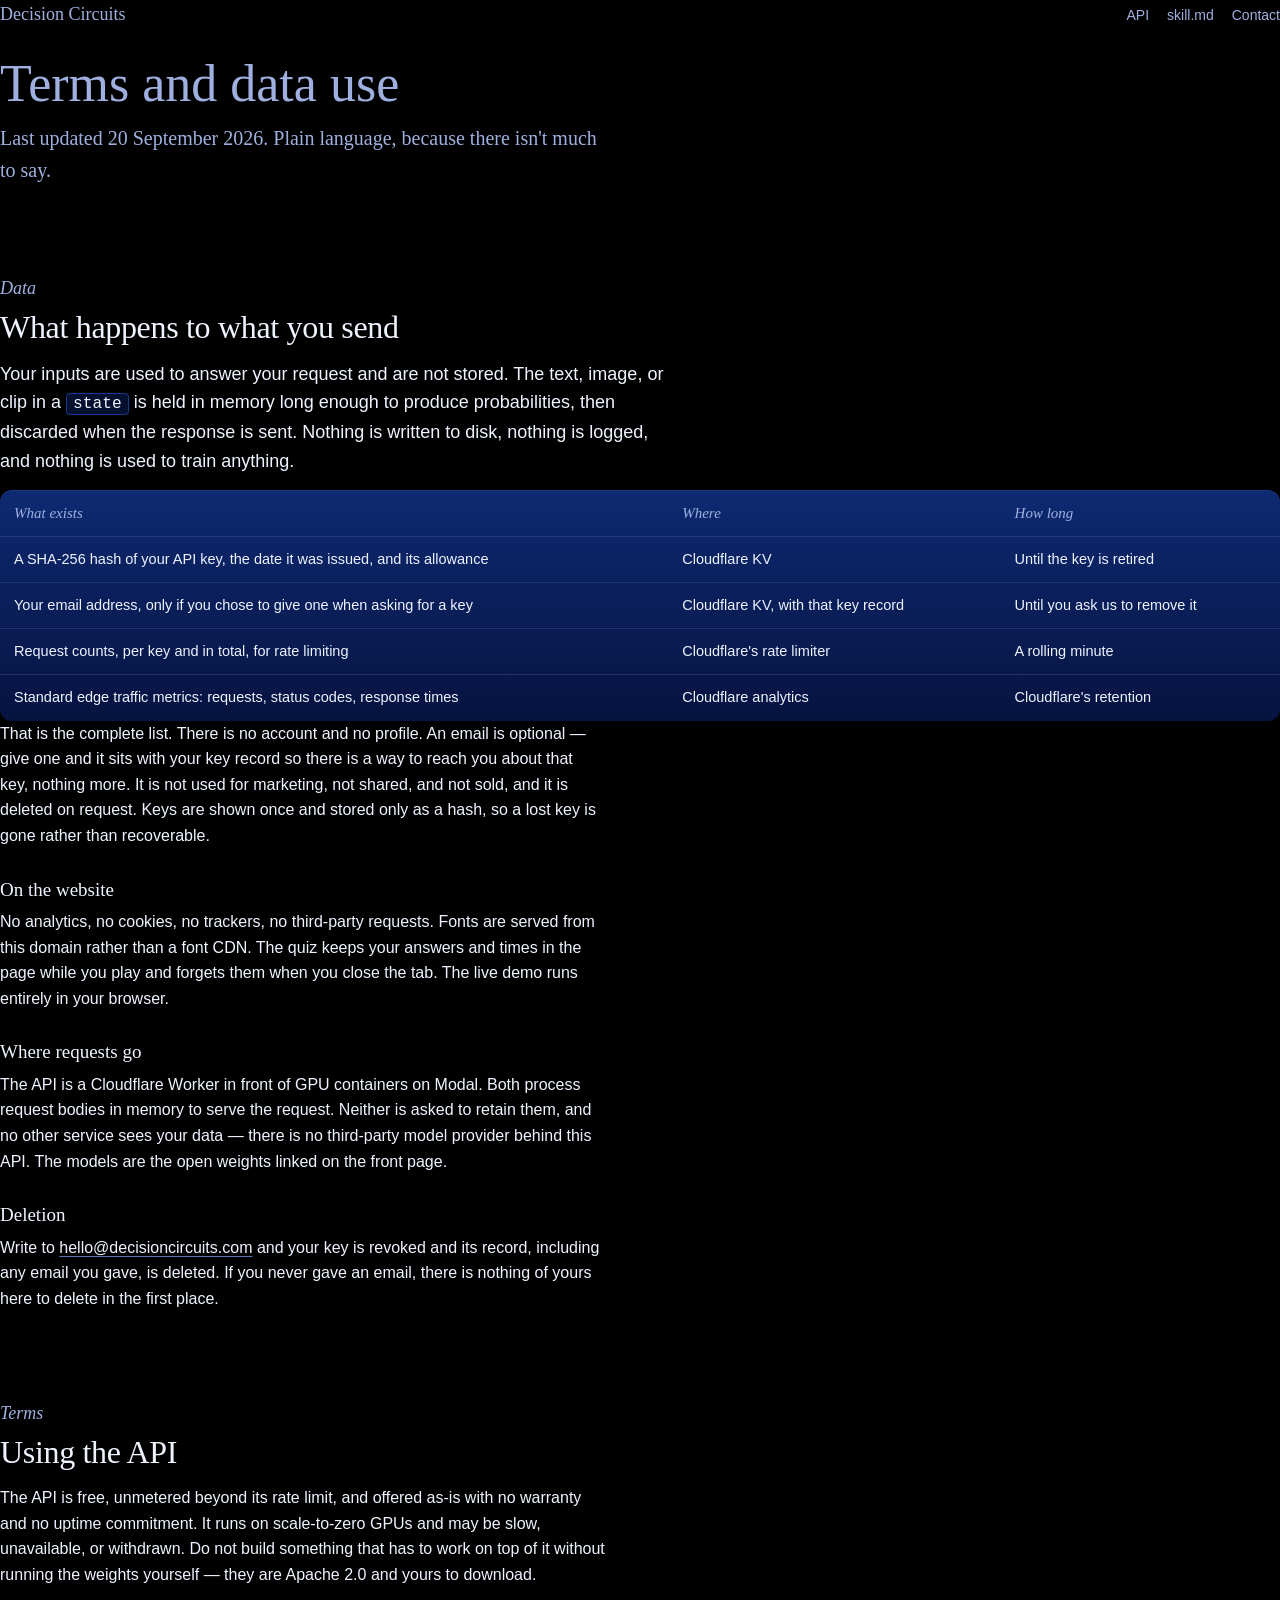
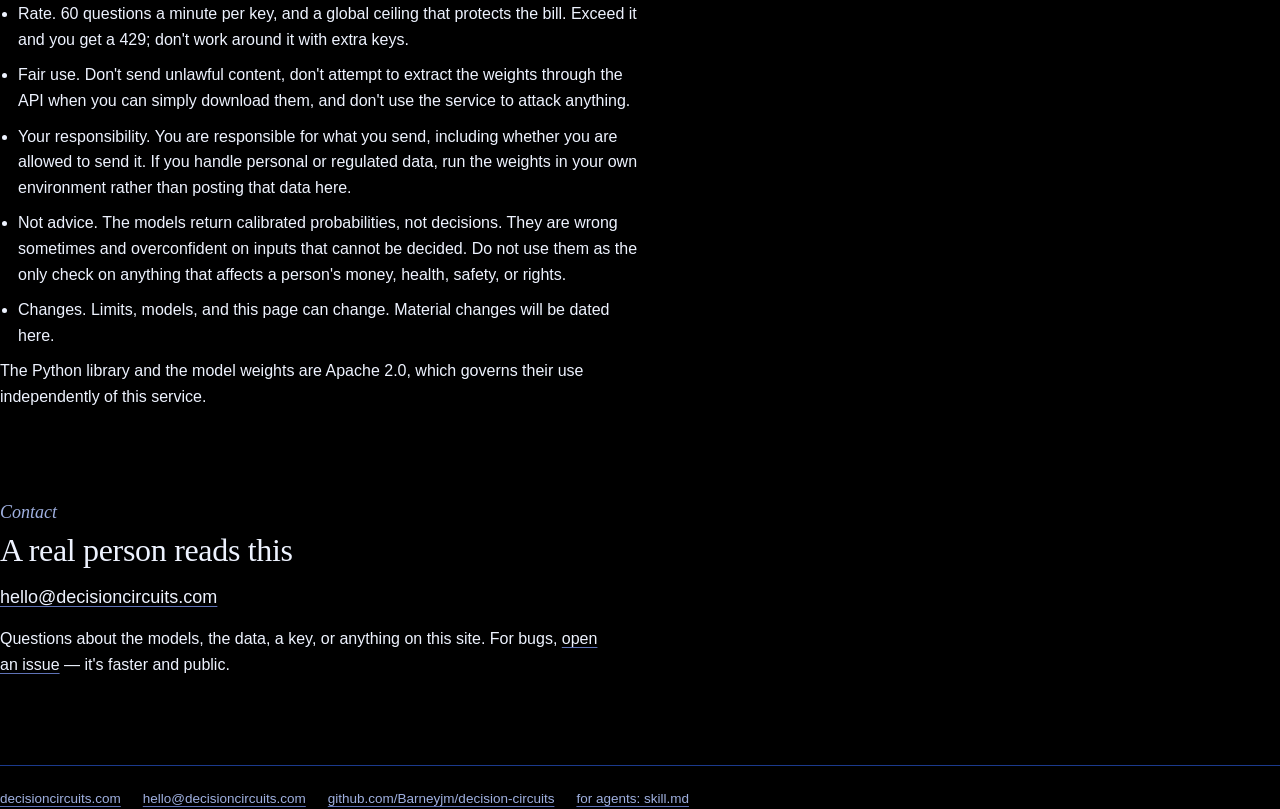
==== docs/terms.html @ a7c584a3 "Add terms and data use, and stop sending visitors to third parties A free API that takes receipts an" ====
<!doctype html>
<html lang="en">
<head>
<meta charset="utf-8">
<meta name="viewport" content="width=device-width, initial-scale=1">
<meta name="description" content="What Decision Circuits does with what you send: nothing is stored beyond a hashed key and traffic metrics. Terms for the free API, and how to get in touch.">
<link rel="icon" href="data:image/svg+xml,<svg xmlns=%22http://www.w3.org/2000/svg%22 viewBox=%220 0 100 100%22>
<meta name="theme-color" content="#000000">
<title>Terms and data use — Decision Circuits</title>
<link rel="stylesheet" href="/fonts.css">
<style>
  :root {
    color-scheme: dark;
    --black: #000000;
    --sphere: #0A0A0C;
    --window: #0B1F5E;
    --window-deep: #061340;
    --liquid: #10307F;
    --die: #2447C9;
    --die-edge: #4A6BE0;
    --ice: #EEF3FF;
    --mist: #9FB0E0;
    --haze: #5F73B8;
    --line: #1B3A8C;
    --code-bg: #05102E;
    --serif: "Fraunces", "Iowan Old Style", "Palatino Linotype", Georgia, serif;
    --sans: "Instrument Sans", -apple-system, "Segoe UI", Helvetica, Arial, sans-serif;
    --mono: "IBM Plex Mono", ui-monospace, SFMono-Regular, Menlo, monospace;
  }
  * { box-sizing: border-box; }
  html { background: var(--black); overflow-x: hidden; }
  body { margin: 0; overflow-x: hidden; background: var(--black); color: var(--ice); font-family: var(--sans); font-size: 16px; line-height: 1.6; -webkit-font-smoothing: antialiased; }
  a { color: var(--ice); text-decoration-color: var(--haze); text-underline-offset: 3px; }
  a:hover, a:focus-visible { text-decoration-color: var(--ice); }
  :focus-visible { outline: 2px solid var(--die-edge); outline-offset: 3px; }
  .wrap { max-width: 1080px; margin: 0 auto; padding-inline: 20px; padding-block: 24px 72px; }

  header.top { display: flex; flex-wrap: wrap; align-items: baseline; justify-content: space-between; gap: 10px 24px; font-size: 14px; color: var(--mist); }
  header.top .brand { font-family: var(--serif); font-size: 18px; color: var(--ice); }
  header.top .badges { display: inline-flex; gap: 6px; margin-left: 12px; vertical-align: middle; }
  header.top .badges img { display: block; height: 20px; border-radius: 4px; }
  header.top nav { display: flex; flex-wrap: wrap; gap: 4px 18px; }
  header.top a { color: var(--mist); text-decoration: none; }
  header.top a:hover, header.top a:focus-visible { color: var(--ice); }

  /* hero: the sphere and the claim */
  .hero { display: grid; grid-template-columns: minmax(240px, 380px) 1fr; gap: 24px 56px; align-items: center; margin-top: 56px; }
  @media (max-width: 820px) { .hero { grid-template-columns: 1fr; justify-items: start; margin-top: 36px; } .sphere-wrap { justify-items: start; max-width: none; } .sphere { width: min(260px, 70vw); max-width: none; } }
  .sphere { position: relative; width: 100%; max-width: 380px; aspect-ratio: 1; border-radius: 50%;
    background:
      radial-gradient(circle at 34% 26%, rgba(255,255,255,.22) 0, rgba(255,255,255,.06) 12%, rgba(255,255,255,0) 30%),
      radial-gradient(circle at 50% 50%, #1A1A1F 0, #0A0A0C 62%, #000 100%);
    box-shadow: inset -22px -30px 60px rgba(0,0,0,.9), inset 10px 14px 40px rgba(255,255,255,.05), 0 40px 80px -30px rgba(36,71,201,.35); }
  .sphere::after { content: ""; position: absolute; left: 20%; top: 9%; width: 34%; height: 18%; border-radius: 50%;
    background: radial-gradient(ellipse at center, rgba(255,255,255,.28), rgba(255,255,255,0) 70%); transform: rotate(-22deg); }
  .window { position: absolute; left: 25%; top: 25%; width: 50%; height: 50%; border-radius: 50%;
    background: radial-gradient(circle at 50% 42%, #1B3FA8 0, var(--window) 46%, var(--window-deep) 100%);
    box-shadow: inset 0 10px 30px rgba(0,0,0,.7), inset 0 -4px 14px rgba(74,107,224,.25), 0 0 0 6px rgba(0,0,0,.6);
    display: grid; place-items: center; overflow: hidden; }
  .die { width: 72%; aspect-ratio: 1 / .9; clip-path: polygon(50% 4%, 97% 96%, 3% 96%);
    background: linear-gradient(180deg, var(--die-edge), var(--die) 60%, #1A37A6); display: grid; place-items: center;
    padding: 0; text-align: center; animation: surface 2.2s cubic-bezier(.16,.6,.2,1) both; will-change: transform, filter, opacity; position: relative; }
  .window::after { content: ""; position: absolute; inset: 0; border-radius: 50%; pointer-events: none;
    background: radial-gradient(circle at 50% 60%, rgba(4,10,40,.85) 0, rgba(4,10,40,.55) 45%, rgba(4,10,40,0) 75%);
    opacity: 0; }
  .window.stir::after { animation: ink 2.2s cubic-bezier(.16,.6,.2,1) both; }
  .die.sink { animation: sink .45s ease-in both; }
  .die.rise { animation: surface 2.2s cubic-bezier(.16,.6,.2,1) both; }
  /* the text sits in the lower two thirds of the triangle, where it is wide: box top at 48% of the height, 52% of the width */
  .die .answer { position: absolute; left: 24%; right: 24%; top: 40%; bottom: 9%; display: grid; align-content: end; font-family: var(--serif); font-size: clamp(12px, 1.7vw, 17px); line-height: 1.08; color: var(--ice); text-wrap: balance; overflow-wrap: anywhere; }
  .die .answer.long { font-size: clamp(11px, 1.45vw, 14.5px); }
  .die .answer small { display: block; font-family: var(--sans); font-size: 11px; color: rgba(238,243,255,.75); margin-top: 4px; }

  .sphere-wrap { display: grid; justify-items: center; gap: 10px; width: 100%; max-width: 380px; }
  .sphere { cursor: pointer; -webkit-tap-highlight-color: transparent; user-select: none; touch-action: manipulation; }
  .sphere:focus-visible { outline: 2px solid var(--die-edge); outline-offset: 8px; }
  .sphere.shaking { animation: shake .5s cubic-bezier(.36,.07,.19,.97) both; }
  @keyframes shake { 10%, 90% { transform: translate3d(-2px, 0, 0) rotate(-2deg); } 20%, 80% { transform: translate3d(4px, 0, 0) rotate(2deg); } 30%, 50%, 70% { transform: translate3d(-6px, 0, 0) rotate(-3deg); } 40%, 60% { transform: translate3d(6px, 0, 0) rotate(3deg); } }
  .hint { font-size: 13px; color: var(--haze); margin: 0; }
  @keyframes surface {
    0%   { transform: translateY(70%) scale(.55) rotate(-6deg); opacity: 0; filter: blur(10px) brightness(.5); }
    35%  { opacity: .55; filter: blur(6px) brightness(.7); }
    70%  { transform: translateY(4%) scale(.98) rotate(1deg); opacity: 1; filter: blur(1.5px) brightness(.95); }
    85%  { transform: translateY(-2%) scale(1.01) rotate(-.5deg); filter: blur(.4px); }
    100% { transform: none; opacity: 1; filter: blur(0) brightness(1); }
  }
  @keyframes sink { to { transform: translateY(55%) scale(.7); opacity: 0; filter: blur(8px) brightness(.5); } }
  @keyframes ink { 0% { opacity: 1; } 60% { opacity: .5; } 100% { opacity: 0; } }
  @keyframes rise { from { transform: translateY(14px); opacity: 0; } to { transform: none; opacity: 1; } }
  .claim h1 { font-family: var(--serif); font-weight: 400; font-size: clamp(34px, 5.4vw, 60px); line-height: 1.02; letter-spacing: -.015em; margin: 0 0 20px; text-wrap: balance; font-variation-settings: "opsz" 144; }
  .claim h1 em { font-style: italic; }
  .lede { font-size: clamp(17px, 2vw, 19px); max-width: 58ch; color: var(--mist); margin: 0 0 24px; }
  .lede b { color: var(--ice); font-weight: 500; }
  .install { display: inline-flex; flex-wrap: wrap; align-items: center; gap: 10px; font-family: var(--mono); font-size: 14px; background: var(--code-bg); color: var(--ice); padding: 10px 16px; border-radius: 999px; border: 1px solid var(--line); }
  .install b { font-weight: 500; color: #B9C8FF; }
  .install .c { color: var(--haze); }

  h2 { font-family: var(--serif); font-style: italic; font-weight: 400; font-size: 18px; color: var(--mist); margin: 88px 0 6px; }
  #family h2 { margin-top: 64px; }
  h3 { font-family: var(--serif); font-weight: 400; font-size: clamp(24px, 3vw, 32px); line-height: 1.15; letter-spacing: -.01em; margin: 0 0 14px; text-wrap: balance; }
  p { max-width: 68ch; }
  section p { margin: 0 0 14px; }
  p code, li code, td code, .note code { font-family: var(--mono); font-size: .9em; background: var(--code-bg); border: 1px solid var(--line); padding: 1px 6px; border-radius: 4px; overflow-wrap: anywhere; }

  /* the live circuit */
  .board { margin-top: 72px; }
  .board-head { display: flex; flex-wrap: wrap; justify-content: space-between; align-items: baseline; gap: 6px 16px; margin-bottom: 18px; }
  .board-head h3 { margin: 0; }
  .board-head span { font-size: 14px; color: var(--mist); }
  .cols { display: grid; grid-template-columns: 1fr 1.2fr; gap: 28px; }
  @media (max-width: 760px) { .cols { grid-template-columns: 1fr; } }
  .col h4 { font-family: var(--serif); font-style: italic; font-weight: 400; font-size: 17px; color: var(--mist); margin: 0 0 8px; }
  .q { display: grid; grid-template-columns: 1fr auto; gap: 2px 12px; align-items: center; padding: 12px 0; border-top: 1px solid #16204A; }
  .q:first-of-type { border-top: 0; }
  .q label { font-size: 15px; }
  .q .id { font-family: var(--mono); font-size: 12px; color: var(--haze); margin-left: 6px; overflow-wrap: anywhere; }
  .q output { font-family: var(--mono); font-variant-numeric: tabular-nums; font-size: 14px; min-width: 4ch; text-align: right; color: var(--mist); }
  .q input[type=range] { grid-column: 1 / -1; width: 100%; accent-color: var(--die-edge); }
  .opts { grid-column: 1 / -1; display: grid; grid-template-columns: auto 1fr auto; gap: 6px 10px; align-items: center; font-size: 14px; }
  .opts input[type=range] { grid-column: auto; }

  .gate { position: relative; background: radial-gradient(120% 90% at 50% 0%, #17389C 0, var(--window) 55%, var(--window-deep) 100%);
    border-radius: 18px; padding: 14px 18px 14px; margin-bottom: 12px; box-shadow: inset 0 8px 24px rgba(0,0,0,.55), inset 0 -2px 10px rgba(74,107,224,.2); }
  .gate .row { display: flex; flex-wrap: wrap; justify-content: space-between; align-items: baseline; gap: 4px 14px; }
  .gate .name { font-family: var(--serif); font-size: 19px; }
  .gate .expr { font-family: var(--mono); font-size: 12px; color: var(--mist); overflow-wrap: anywhere; min-width: 0; }
  .gate .well { display: grid; grid-template-columns: 1fr auto; align-items: center; gap: 10px; margin: 10px 0 6px; }
  .gate .val { font-family: var(--serif); font-size: 28px; line-height: 1.1; color: var(--ice); transition: filter .45s; font-variant-numeric: tabular-nums; }
  .gate .val small { display: block; font-family: var(--mono); font-size: 12px; color: var(--mist); margin-top: 4px; }
  .gate.hold .val { color: var(--mist); }
  .badge { font-size: 12px; padding: 3px 10px; border-radius: 999px; border: 1px solid var(--die-edge); color: var(--ice); white-space: nowrap; }
  .badge.hold { border-style: dashed; color: var(--mist); }
  .trace { font-family: var(--mono); font-size: 12px; color: var(--mist); margin: 0; white-space: pre-wrap; overflow-wrap: anywhere; }
  .human { margin-top: 6px; font-size: 14px; color: var(--ice); }
  .human:empty { display: none; }

  pre { background: var(--code-bg); color: var(--ice); font-family: var(--mono); font-size: 13.5px; line-height: 1.55; padding: 18px 20px; border-radius: 12px; border: 1px solid var(--line); overflow-x: auto; margin: 0 0 16px; }
  pre .c { color: var(--haze); } pre .k { color: #B9C8FF; } pre .s { color: #AFC6FF; }

  .tbl { overflow-x: auto; border-radius: 12px; background: linear-gradient(180deg, #0E2A72, var(--window-deep)); box-shadow: inset 0 1px 0 rgba(255,255,255,.06); }
  table { border-collapse: collapse; width: 100%; font-size: 14.5px; }
  th, td { text-align: left; padding: 11px 14px; border-bottom: 1px solid rgba(159,176,224,.16); vertical-align: top; }
  th { font-family: var(--serif); font-style: italic; font-weight: 400; font-size: 15px; color: var(--mist); }
  td.n { font-family: var(--mono); font-size: 13.5px; font-variant-numeric: tabular-nums; white-space: nowrap; }
  tr:last-child td { border-bottom: 0; }

  .facts { list-style: none; margin: 0; padding: 0; display: grid; grid-template-columns: repeat(3, 1fr); gap: 0 32px; border-top: 1px solid var(--line); }
  .facts li { padding: 16px 0 18px; border-bottom: 1px solid var(--line); }
  .facts h4 { font-family: var(--serif); font-weight: 400; font-size: 20px; margin: 0 0 6px; }
  .facts h4 a { text-decoration: none; }
  .facts p { font-size: 14.5px; color: var(--mist); margin: 0; }
  @media (max-width: 760px) { .facts { grid-template-columns: 1fr; } .facts li { border-bottom: 1px solid var(--line); } }

  .cards { display: grid; grid-template-columns: repeat(4, 1fr); gap: 14px; margin-top: 18px; }
  @media (max-width: 900px) { .cards { grid-template-columns: repeat(2, 1fr); } }
  @media (max-width: 460px) { .cards { grid-template-columns: 1fr; } }
  .card { display: flex; flex-direction: column; align-items: center; text-align: center; padding: 22px 16px 18px; border-radius: 18px;
    background: radial-gradient(120% 90% at 50% 0%, #17389C 0, var(--window) 55%, var(--window-deep) 100%);
    box-shadow: inset 0 8px 24px rgba(0,0,0,.55), inset 0 -2px 10px rgba(74,107,224,.2); }
  .card .ball { display: block; height: 96px; width: auto; margin-bottom: 10px; filter: drop-shadow(0 10px 16px rgba(0,0,0,.6)); }
  .card h4 { font-family: var(--serif); font-weight: 400; font-size: 22px; margin: 0; }
  .card h4 a { text-decoration: none; }
  .card .base { font-size: 13px; color: var(--mist); margin: 4px 0 12px; }
  .card dl { display: grid; grid-template-columns: auto auto; gap: 4px 12px; margin: 0 0 12px; width: 100%; font-size: 13.5px; text-align: left; border-top: 1px solid rgba(159,176,224,.25); border-bottom: 1px solid rgba(159,176,224,.25); padding: 8px 0; }
  .card dt { color: var(--mist); }
  .card dd { margin: 0; font-family: var(--mono); font-size: 13px; text-align: right; font-variant-numeric: tabular-nums; }
  .card .blurb { font-size: 14px; color: var(--mist); margin: 0; }
  .card .acts { display: flex; flex-wrap: wrap; align-items: center; gap: 8px 16px; margin: auto 0 0; padding-top: 4px; font-size: 14px; }  /* auto top margin: the row sits at the bottom of every card, however long the blurb */
  .card .acts a { color: var(--mist); text-decoration-color: var(--haze); }
  .card .acts a:hover, .card .acts a:focus-visible { color: var(--ice); }
  .card .acts .try { color: var(--ice); border: 1px solid var(--die-edge); background: var(--die); border-radius: 999px; padding: 5px 14px; text-decoration: none; }
  .card .acts .try:hover, .card .acts .try:focus-visible { background: var(--die-edge); }
  .sub { font-family: var(--serif); font-weight: 400; font-size: 20px; margin: 28px 0 6px; }
  .ways { display: grid; grid-template-columns: repeat(auto-fit, minmax(340px, 1fr)); gap: 14px; margin-top: 14px; align-items: start; }
  .ways .way { min-width: 0; }   /* grid items default to min-width:auto, which lets a wide <pre> blow the column out */
  .ways .way h4 { font-family: var(--mono); font-size: 13px; font-weight: 400; color: var(--mist); margin: 0 0 6px; }
  .ways pre { margin: 0; font-size: 12.5px; white-space: pre-wrap; overflow-wrap: anywhere; }
  /* wrap rather than scroll: a reader scanning the page never finds code hidden off the right edge */
  .mdl { color: #C7D6FF; }
  .qz { margin-top: 18px; max-width: 760px; box-sizing: border-box; background: linear-gradient(180deg, #0E2A72, var(--window-deep)); border-radius: 16px; padding: 16px 18px; }
  .qz-intro, .qz-play, .qz-results { display: flex; flex-direction: column; gap: 10px; }
  .qz-intro[hidden], .qz-play[hidden], .qz-results[hidden] { display: none; }
  .qz-intro .ask, .qz-results .ask { font-size: 22px; }
  .qz .blurb { font-size: 15px; color: var(--mist); margin: 0; }
  .qz-body:empty { display: none; }
  .qz .src { font-size: 12.5px; color: var(--haze); margin: 0; }
  .qz .state, .qz .thread { font-size: 13.5px; background: rgba(0,0,0,.35); border-radius: 10px; padding: 10px 12px; margin: 0; max-height: 220px; overflow: auto; }
  .qz .state { font-family: var(--mono); font-size: 12.5px; white-space: pre-wrap; overflow-wrap: anywhere; }
  .qz .thread p { margin: 0 0 6px; max-width: none; } .qz .thread b { color: var(--mist); font-weight: 500; margin-right: 6px; }
  .qz img { width: 100%; max-width: 420px; border-radius: 10px; background: #fff; }
  .qz .cap { font-size: 13.5px; color: var(--mist); margin: 0; }
  .qz audio { width: 100%; max-width: 420px; }
  .qz .ask { font-family: var(--serif); font-size: 18px; margin: 4px 0 0; }
  .qz .opts { display: flex; flex-wrap: wrap; gap: 8px; }
  .qz .opts button { font: inherit; font-size: 14px; padding: 7px 12px; border-radius: 999px; border: 1px solid var(--die-edge); background: transparent; color: var(--ice); cursor: pointer; }
  .qz .opts button:hover, .qz .opts button:focus-visible { background: var(--die); }
  .qz .opts button:disabled { cursor: default; opacity: .55; }
  .qz .opts button.you { opacity: 1; background: var(--die); }
  .qz .opts button.right { opacity: 1; border-color: var(--ice); box-shadow: inset 0 0 0 1px var(--ice); }
  .qz .verdict { margin: 0; font-size: 14px; color: var(--mist); min-height: 1.4em; }
  .qz .verdict b { color: var(--ice); font-weight: 500; }
  .score { font-family: var(--serif); font-size: 18px; margin: 0 0 6px; }
  .score button, .qz .next { font: inherit; font-size: 15px; padding: 9px 18px; border-radius: 999px; border: 1px solid var(--die-edge); background: var(--die); color: var(--ice); cursor: pointer; }
  .score button:hover, .qz .next:hover { background: var(--die-edge); }
  .qz .head { display: flex; justify-content: space-between; align-items: baseline; gap: 12px; }
  .qz .clock { font-family: var(--mono); font-size: 14px; color: var(--ice); font-variant-numeric: tabular-nums; }
  .qz .verdict { line-height: 1.5; }
  .qz .verdict .t { font-family: var(--mono); font-size: 13px; }
  .qz .nav { display: flex; flex-wrap: wrap; gap: 10px; margin-top: 4px; }
  .qz .nav .ghost { background: transparent; }
  .qz .nav .ghost:hover:not(:disabled) { background: var(--die); }
  .qz .nav button:disabled { opacity: .35; cursor: default; }
  .qz .nav button:disabled:hover { background: var(--die); }
  .qz .nav .ghost:disabled:hover { background: transparent; }
  .qz .sheet td { font-size: 13.5px; }
  .qz .sheet .a { color: var(--ice); }
  .qz .sheet .t, .qz .sheet td.n { font-family: var(--mono); font-size: 12.5px; color: var(--mist); font-variant-numeric: tabular-nums; }
  .ok { color: #8FE3B0; } .no { color: #FF9D9D; }
  figure { margin: 18px 0 0; }
  figure img { display: block; width: 100%; max-width: 820px; height: auto; border-radius: 12px; background: #fff; }
  figcaption { font-size: 13.5px; color: var(--mist); margin-top: 8px; }
  .note { border-left: 2px solid var(--die-edge); padding: 2px 0 2px 16px; color: var(--mist); font-size: 15px; }
  .keynote { font-size: 13.5px; color: var(--mist); }
  .keyform { display: flex; flex-wrap: wrap; gap: 10px; align-items: center; margin: 14px 0; }
  .keyform input { font: inherit; font-size: 15px; padding: 10px 14px; border-radius: 999px; border: 1px solid var(--line); background: var(--code-bg); color: var(--ice); min-width: min(320px, 100%); }
  .keyform button { font: inherit; font-size: 15px; padding: 10px 18px; border-radius: 999px; border: 1px solid var(--die-edge); background: var(--die); color: var(--ice); cursor: pointer; }
  .keyform button:hover, .keyform button:focus-visible { background: var(--die-edge); }
  .keyout { font-family: var(--mono); font-size: 14px; background: var(--code-bg); border: 1px solid var(--line); border-radius: 12px; padding: 14px 16px; white-space: pre-wrap; word-break: break-all; }
  .keyout:empty { display: none; }
  footer { margin-top: 88px; padding-top: 22px; border-top: 1px solid var(--line); font-size: 13.5px; color: var(--mist); display: flex; flex-wrap: wrap; gap: 8px 22px; }
  footer a { color: var(--mist); }

  @media (prefers-reduced-motion: reduce) { * { transition: none !important; animation: none !important; } }

  .lede { padding-top: 26px; }
  .lede h1 { font-family: var(--serif); font-weight: 400; font-size: clamp(34px, 6vw, 52px); line-height: 1.1; margin: 0 0 10px; }
  .lede .sub { color: var(--mist); margin: 0; }
  .sub-h { font-family: var(--serif); font-weight: 400; font-size: 19px; margin: 26px 0 4px; }
  .big { font-size: 18px; }
  ul.plain { padding-left: 18px; margin: 0; }
  ul.plain li { margin: 0 0 10px; max-width: 70ch; }
  ul.plain b { font-weight: 500; }
  header.top .brand a { text-decoration: none; }
</style>
</head>
<body>
  <header class="top">
    <div class="brand"><a href="/">Decision Circuits</a></div>
    <nav><a href="/#api">API</a><a href="/skill.md">skill.md</a><a href="mailto:hello@decisioncircuits.com">Contact</a></nav>
  </header>

  <section class="lede">
    <h1>Terms and data use</h1>
    <p class="sub">Last updated 20 September 2026. Plain language, because there isn't much to say.</p>
  </section>

  <section>
    <h2>Data</h2>
    <h3>What happens to what you send</h3>
    <p class="big">Your inputs are used to answer your request and are not stored. The text, image, or clip in a <code>state</code> is held in memory long enough to produce probabilities, then discarded when the response is sent. Nothing is written to disk, nothing is logged, and nothing is used to train anything.</p>
    <div class="tbl"><table>
      <tr><th>What exists</th><th>Where</th><th>How long</th></tr>
      <tr><td>A SHA-256 hash of your API key, the date it was issued, and its allowance</td><td>Cloudflare KV</td><td>Until the key is retired</td></tr>
      <tr><td>Your email address, only if you chose to give one when asking for a key</td><td>Cloudflare KV, with that key record</td><td>Until you ask us to remove it</td></tr>
      <tr><td>Request counts, per key and in total, for rate limiting</td><td>Cloudflare's rate limiter</td><td>A rolling minute</td></tr>
      <tr><td>Standard edge traffic metrics: requests, status codes, response times</td><td>Cloudflare analytics</td><td>Cloudflare's retention</td></tr>
    </table></div>
    <p>That is the complete list. There is no account and no profile. An email is optional — give one and it sits with your key record so there is a way to reach you about that key, nothing more. It is not used for marketing, not shared, and not sold, and it is deleted on request. Keys are shown once and stored only as a hash, so a lost key is gone rather than recoverable.</p>
    <h4 class="sub-h">On the website</h4>
    <p>No analytics, no cookies, no trackers, no third-party requests. Fonts are served from this domain rather than a font CDN. The quiz keeps your answers and times in the page while you play and forgets them when you close the tab. The live demo runs entirely in your browser.</p>
    <h4 class="sub-h">Where requests go</h4>
    <p>The API is a Cloudflare Worker in front of GPU containers on Modal. Both process request bodies in memory to serve the request. Neither is asked to retain them, and no other service sees your data — there is no third-party model provider behind this API. The models are the open weights linked on the front page.</p>
    <h4 class="sub-h">Deletion</h4>
    <p>Write to <a href="mailto:hello@decisioncircuits.com">hello@decisioncircuits.com</a> and your key is revoked and its record, including any email you gave, is deleted. If you never gave an email, there is nothing of yours here to delete in the first place.</p>
  </section>

  <section>
    <h2>Terms</h2>
    <h3>Using the API</h3>
    <p>The API is free, unmetered beyond its rate limit, and offered as-is with no warranty and no uptime commitment. It runs on scale-to-zero GPUs and may be slow, unavailable, or withdrawn. Do not build something that has to work on top of it without running the weights yourself — they are Apache 2.0 and yours to download.</p>
    <ul class="plain">
      <li><b>Rate.</b> 60 questions a minute per key, and a global ceiling that protects the bill. Exceed it and you get a 429; don't work around it with extra keys.</li>
      <li><b>Fair use.</b> Don't send unlawful content, don't attempt to extract the weights through the API when you can simply download them, and don't use the service to attack anything.</li>
      <li><b>Your responsibility.</b> You are responsible for what you send, including whether you are allowed to send it. If you handle personal or regulated data, run the weights in your own environment rather than posting that data here.</li>
      <li><b>Not advice.</b> The models return calibrated probabilities, not decisions. They are wrong sometimes and overconfident on inputs that cannot be decided. Do not use them as the only check on anything that affects a person's money, health, safety, or rights.</li>
      <li><b>Changes.</b> Limits, models, and this page can change. Material changes will be dated here.</li>
    </ul>
    <p>The Python library and the model weights are Apache 2.0, which governs their use independently of this service.</p>
  </section>

  <section>
    <h2>Contact</h2>
    <h3>A real person reads this</h3>
    <p class="big"><a href="mailto:hello@decisioncircuits.com">hello@decisioncircuits.com</a></p>
    <p>Questions about the models, the data, a key, or anything on this site. For bugs, <a href="https://github.com/Barneyjm/decision-circuits/issues">open an issue</a> — it's faster and public.</p>
  </section>

  <footer>
    <a href="/">decisioncircuits.com</a>
    <a href="mailto:hello@decisioncircuits.com">hello@decisioncircuits.com</a>
    <a href="https://github.com/Barneyjm/decision-circuits">github.com/Barneyjm/decision-circuits</a>
    <a href="/skill.md">for agents: skill.md</a>
  </footer>
</body>
</html>
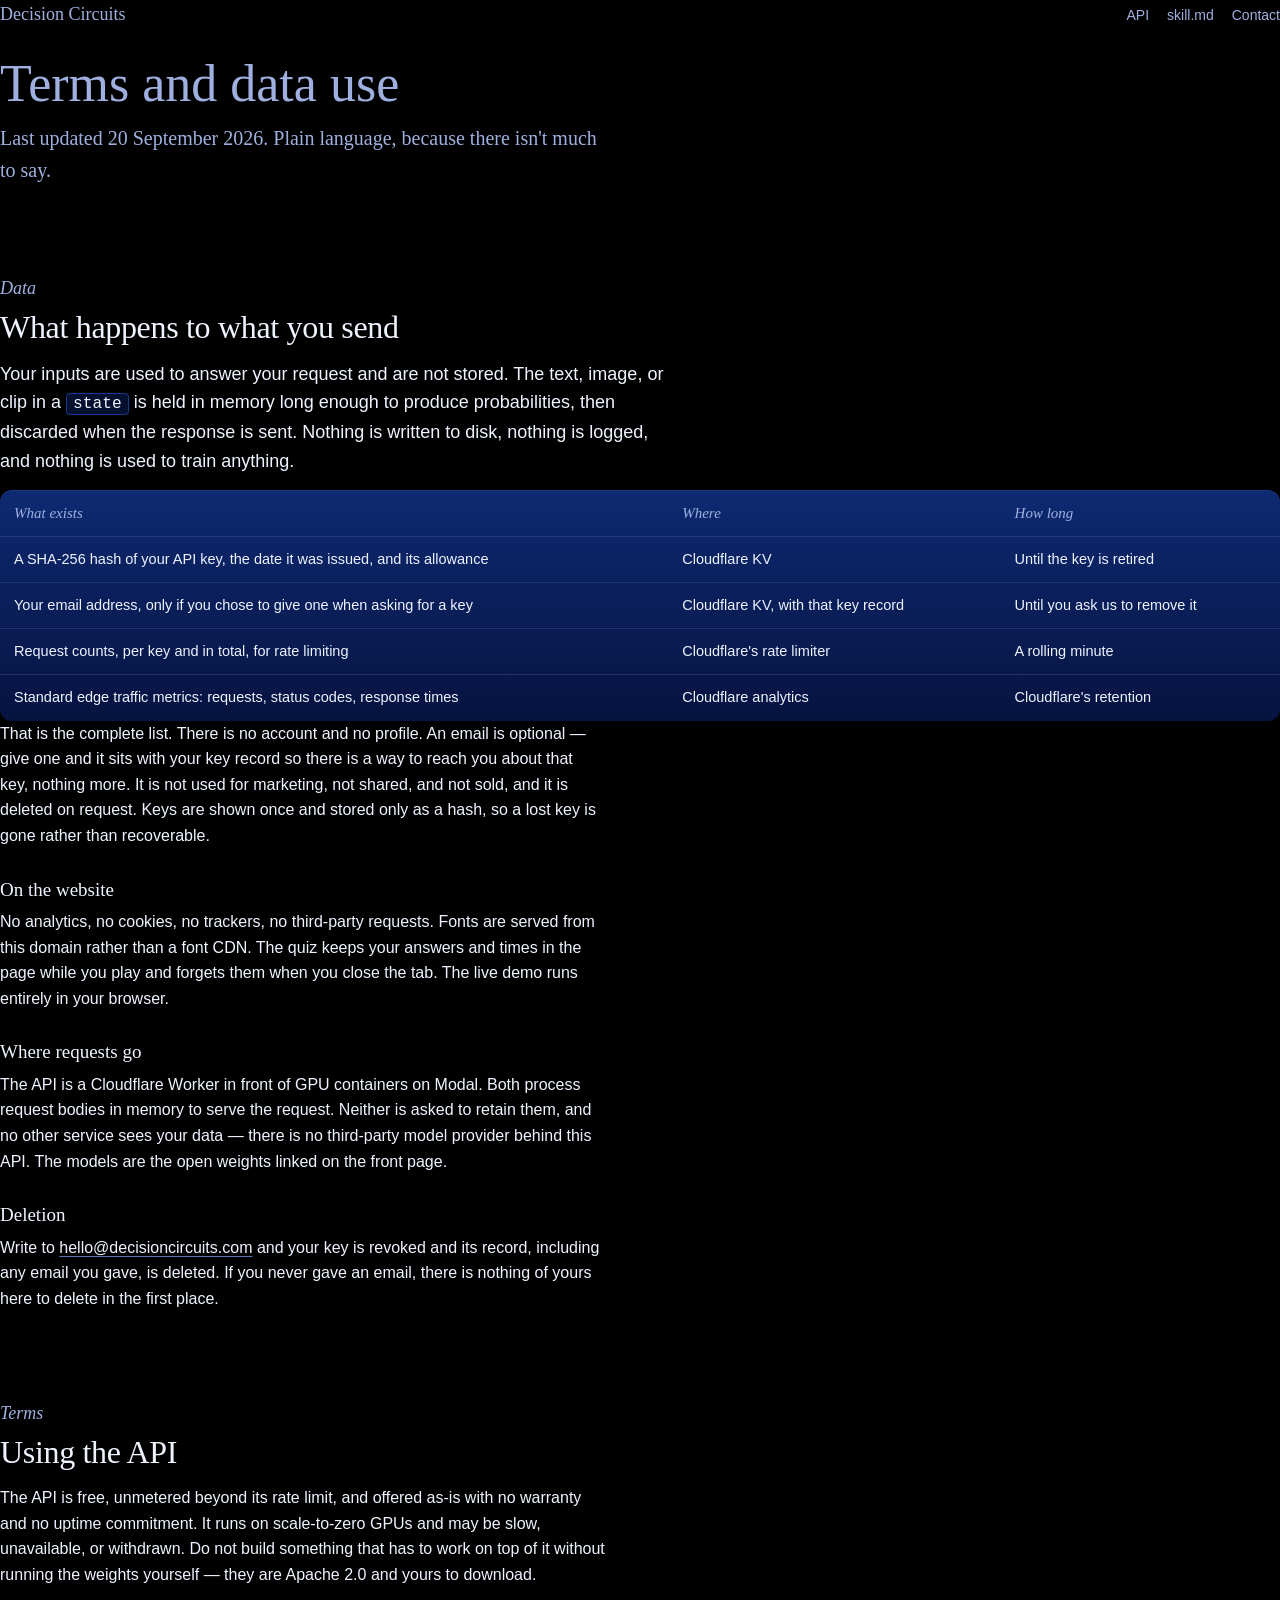
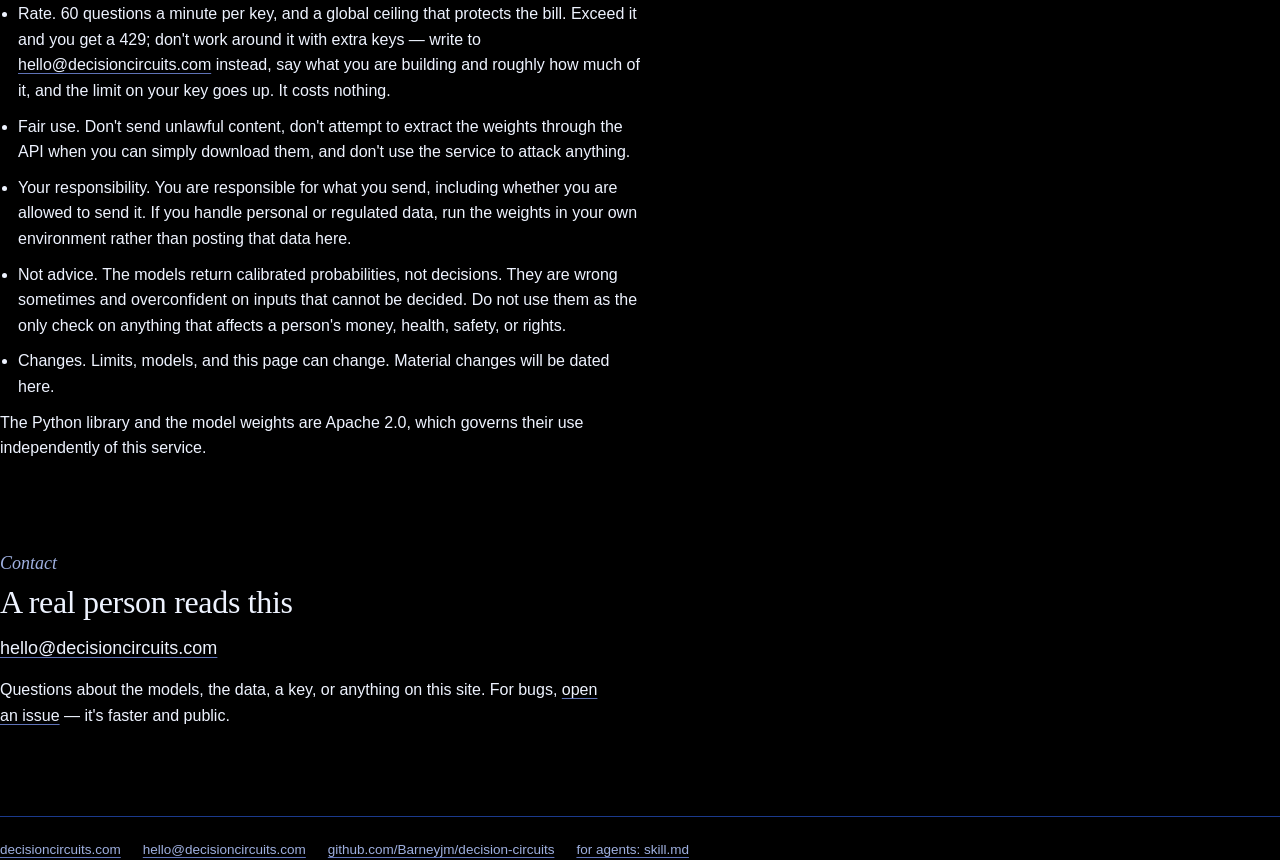
==== commit 2350e52b: "Tiered keys, and rate limits that were never actually enforced Two things, and the second one matter" ====
--- a/docs/terms.html
+++ b/docs/terms.html
@@ -279,7 +279,7 @@
     <h3>Using the API</h3>
     <p>The API is free, unmetered beyond its rate limit, and offered as-is with no warranty and no uptime commitment. It runs on scale-to-zero GPUs and may be slow, unavailable, or withdrawn. Do not build something that has to work on top of it without running the weights yourself — they are Apache 2.0 and yours to download.</p>
     <ul class="plain">
-      <li><b>Rate.</b> 60 questions a minute per key, and a global ceiling that protects the bill. Exceed it and you get a 429; don't work around it with extra keys.</li>
+      <li><b>Rate.</b> 60 questions a minute per key, and a global ceiling that protects the bill. Exceed it and you get a 429; don't work around it with extra keys — write to <a href="mailto:hello@decisioncircuits.com">hello@decisioncircuits.com</a> instead, say what you are building and roughly how much of it, and the limit on your key goes up. It costs nothing.</li>
       <li><b>Fair use.</b> Don't send unlawful content, don't attempt to extract the weights through the API when you can simply download them, and don't use the service to attack anything.</li>
       <li><b>Your responsibility.</b> You are responsible for what you send, including whether you are allowed to send it. If you handle personal or regulated data, run the weights in your own environment rather than posting that data here.</li>
       <li><b>Not advice.</b> The models return calibrated probabilities, not decisions. They are wrong sometimes and overconfident on inputs that cannot be decided. Do not use them as the only check on anything that affects a person's money, health, safety, or rights.</li>
